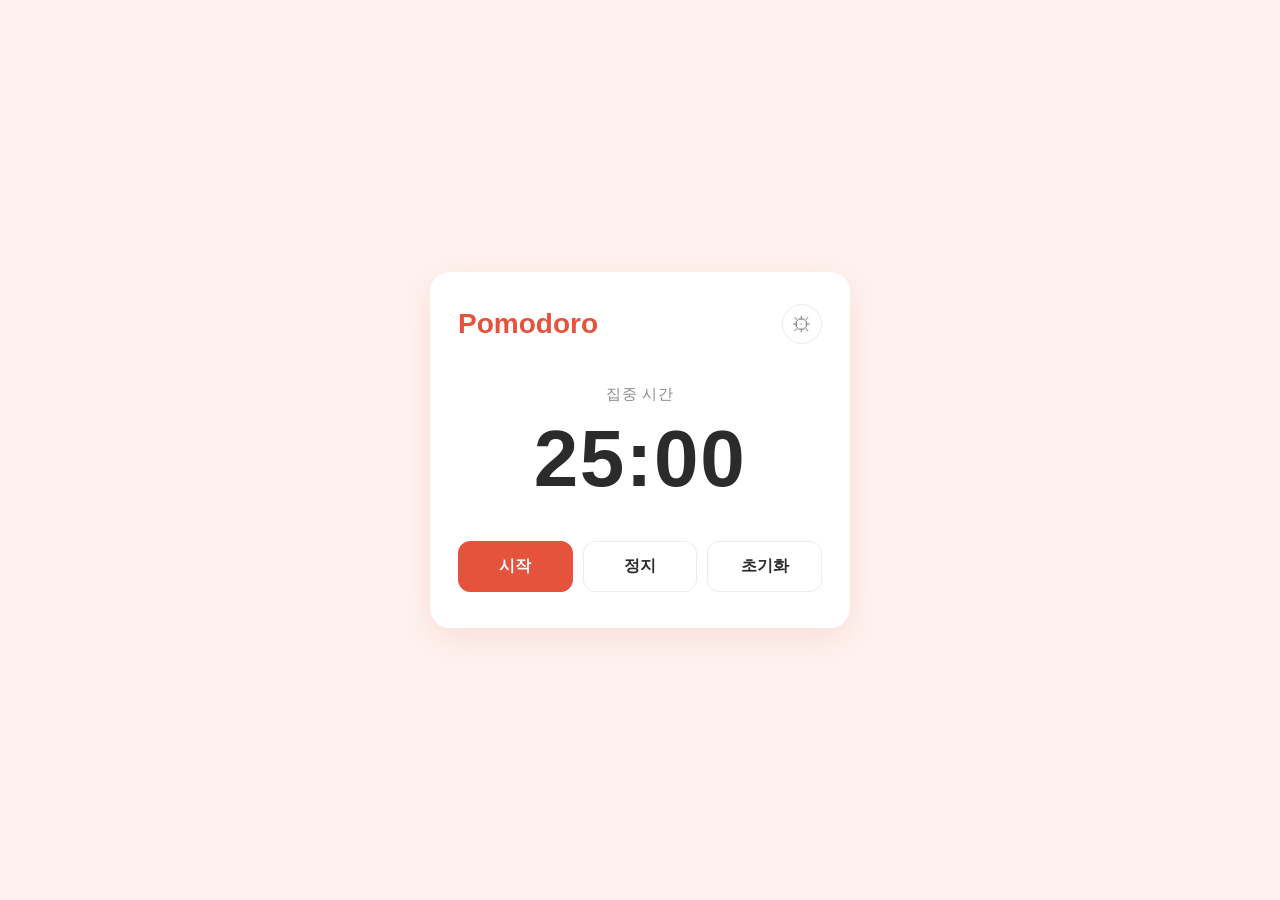
==== index.html @ bff6c5e7 "INIT" ====
<!DOCTYPE html>
<html lang="ko">
<head>
  <meta charset="UTF-8">
  <meta name="viewport" content="width=device-width, initial-scale=1.0">
  <title>Pomodoro</title>
  <link rel="stylesheet" href="index.css">
  <script src="script.js" defer></script>
</head>
<body>
  <main class="container">
    <header class="header">
      <h1 class="title">Pomodoro</h1>
      <button type="button" class="btn-settings" aria-label="설정">⚙</button>
    </header>

    <section class="timer">
      <p class="timer-label">집중 시간</p>
      <div class="timer-display" aria-live="polite">25:00</div>
    </section>

    <div class="controls">
      <button type="button" class="btn btn-start">시작</button>
      <button type="button" class="btn btn-stop">정지</button>
      <button type="button" class="btn btn-reset">초기화</button>
    </div>
  </main>
</body>
</html>
---- index.css ----
* {
  box-sizing: border-box;
  margin: 0;
  padding: 0;
}

:root {
  --bg: #fdf2ef;
  --card: #ffffff;
  --text: #2b2b2b;
  --muted: #8a8a8a;
  --primary: #e5533d;
  --primary-hover: #cc4430;
  --border: #ececec;
}

body {
  min-height: 100vh;
  display: flex;
  align-items: center;
  justify-content: center;
  padding: 16px;
  background: var(--bg);
  color: var(--text);
  font-family: -apple-system, BlinkMacSystemFont, "Segoe UI", "Malgun Gothic", sans-serif;
}

.container {
  width: 100%;
  max-width: 420px;
  padding: 32px 28px 36px;
  background: var(--card);
  border-radius: 20px;
  box-shadow: 0 10px 30px rgba(229, 83, 61, 0.12);
}

.header {
  display: flex;
  align-items: center;
  justify-content: space-between;
}

.title {
  font-size: 1.75rem;
  font-weight: 700;
  color: var(--primary);
}

.btn-settings {
  width: 40px;
  height: 40px;
  border: 1px solid var(--border);
  border-radius: 50%;
  background: transparent;
  color: var(--muted);
  font-size: 1.25rem;
  cursor: pointer;
  transition: color 0.2s, border-color 0.2s, transform 0.3s;
}

.btn-settings:hover {
  color: var(--primary);
  border-color: var(--primary);
  transform: rotate(45deg);
}

.timer {
  margin: 40px 0 36px;
  text-align: center;
}

.timer-label {
  font-size: 0.95rem;
  color: var(--muted);
  letter-spacing: 0.05em;
}

.timer-display {
  margin-top: 8px;
  font-size: 5rem;
  font-weight: 700;
  font-variant-numeric: tabular-nums;
  letter-spacing: 0.02em;
}

.controls {
  display: flex;
  gap: 10px;
}

.btn {
  flex: 1;
  padding: 14px 0;
  border: 1px solid var(--border);
  border-radius: 12px;
  background: var(--card);
  color: var(--text);
  font-size: 1rem;
  font-weight: 600;
  cursor: pointer;
  transition: background 0.2s, border-color 0.2s, transform 0.1s;
}

.btn:hover {
  border-color: var(--primary);
}

.btn:active {
  transform: scale(0.97);
}

.btn-start {
  background: var(--primary);
  border-color: var(--primary);
  color: #fff;
}

.btn-start:hover {
  background: var(--primary-hover);
  border-color: var(--primary-hover);
}

@media (max-width: 400px) {
  .timer-display {
    font-size: 4rem;
  }
}
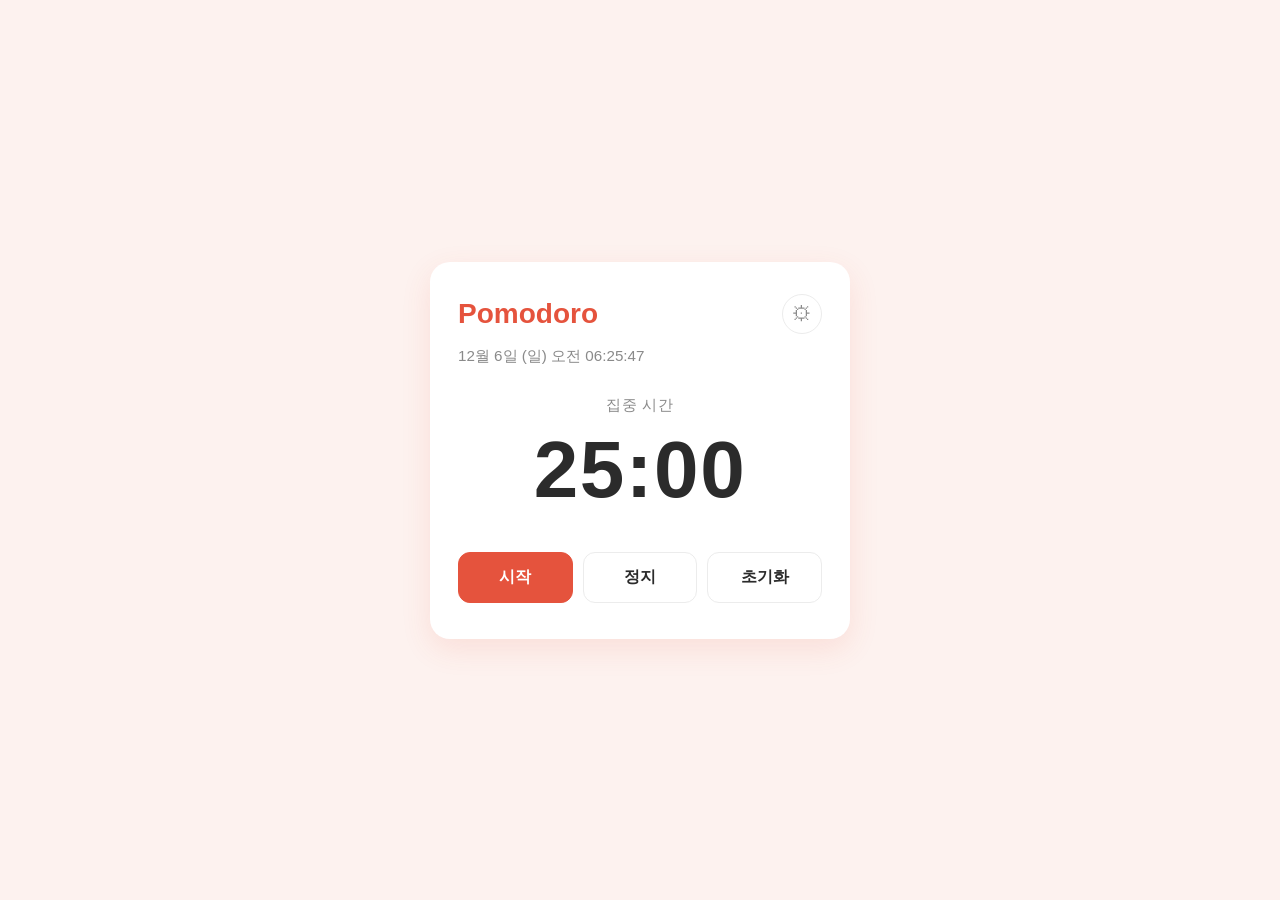
==== commit acd0b940: "클로드 권한설정 + 현재시간 기능 추가" ====
--- a/index.html
+++ b/index.html
@@ -14,6 +14,8 @@
       <button type="button" class="btn-settings" aria-label="설정">⚙</button>
     </header>
 
+    <time class="clock" datetime="">--:--:--</time>
+
     <section class="timer">
       <p class="timer-label">집중 시간</p>
       <div class="timer-display" aria-live="polite">25:00</div>
--- a/index.css
+++ b/index.css
@@ -64,8 +64,16 @@
   transform: rotate(45deg);
 }
 
+.clock {
+  display: block;
+  margin-top: 12px;
+  font-size: 0.95rem;
+  color: var(--muted);
+  font-variant-numeric: tabular-nums;
+}
+
 .timer {
-  margin: 40px 0 36px;
+  margin: 28px 0 36px;
   text-align: center;
 }
 
